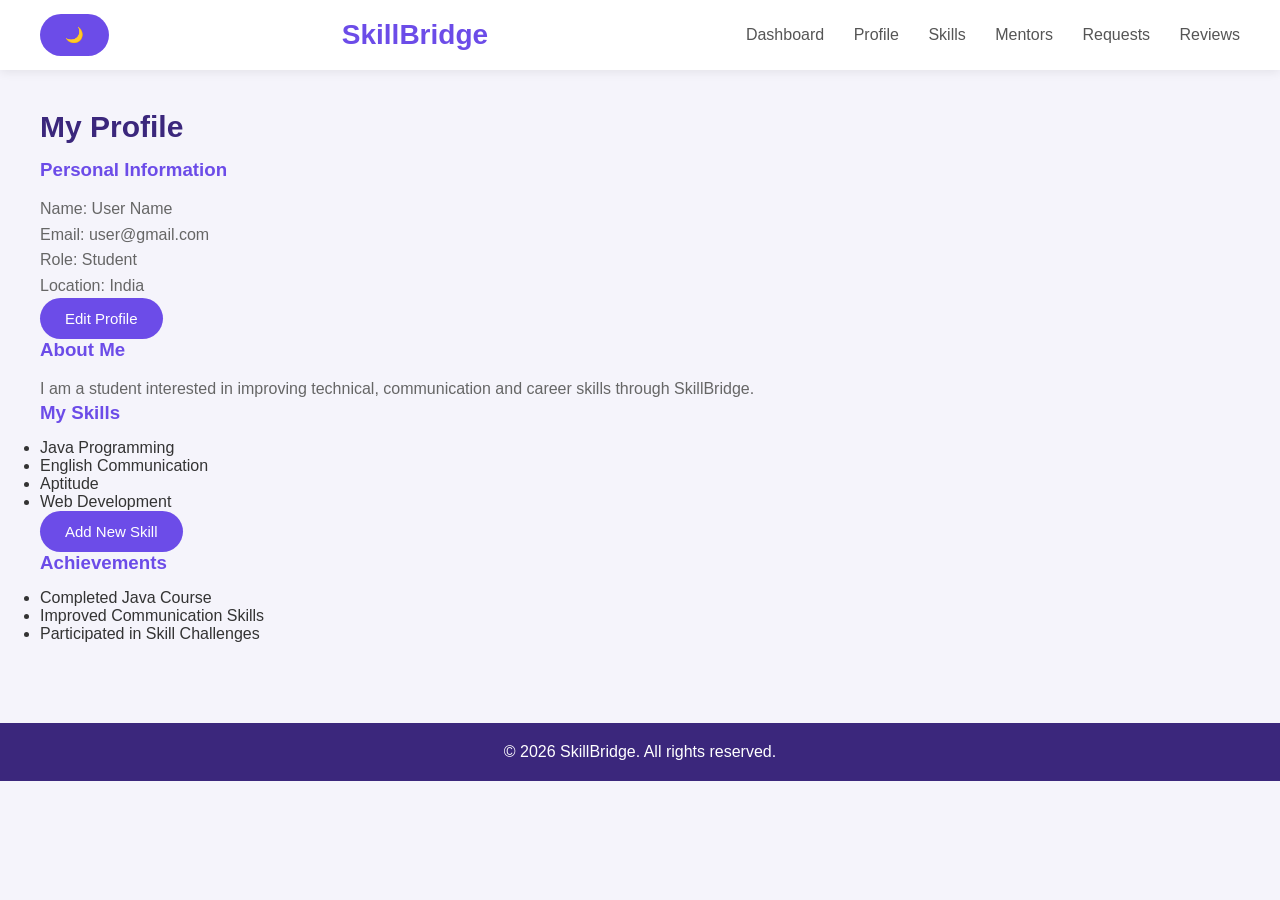
==== profile.html @ 5e3c9742 "Add files via upload" ====
<!DOCTYPE html>
<html>
<head>
    <title>Profile - SkillBridge</title>
    <link rel="stylesheet" href="style.css">
</head>

<body>

<header>
    <button onClick="toggleDarkMode()">🌙</button>
    <h1>SkillBridge</h1>

    <nav>
        <a href="dashboard.html">Dashboard</a>
        <a href="profile.html">Profile</a>
        <a href="skills.html">Skills</a>
        <a href="mentors.html">Mentors</a>
        <a href="requests.html">Requests</a>
        <a href="reviews.html">Reviews</a>
    </nav>

</header>


<section>

    <h2>My Profile</h2>


    <div>
        <h3>Personal Information</h3>

        <p>Name: User Name</p>
        <p>Email: user@gmail.com</p>
        <p>Role: Student</p>
        <p>Location: India</p>

        <button>Edit Profile</button>
    </div>



    <div>
        <h3>About Me</h3>
        <p>
            I am a student interested in improving technical,
            communication and career skills through SkillBridge.
        </p>
    </div>



    <div>
        <h3>My Skills</h3>

        <ul>
            <li>Java Programming</li>
            <li>English Communication</li>
            <li>Aptitude</li>
            <li>Web Development</li>
        </ul>

        <button>Add New Skill</button>
    </div>



    <div>
        <h3>Achievements</h3>

        <ul>
            <li>Completed Java Course</li>
            <li>Improved Communication Skills</li>
            <li>Participated in Skill Challenges</li>
        </ul>
    </div>


</section>


<footer>
    <p>© 2026 SkillBridge. All rights reserved.</p>
</footer>

<script src="script.js"></script>
</body>
</html>
---- style.css ----
* {
    margin: 0;
    padding: 0;
    box-sizing: border-box;
    font-family: "Poppins", Arial, sans-serif;
}

body {
    background: #f5f4fb;
    color: #333;
}


/* Header */

header {
    background: #ffffff;
    height: 70px;
    display: flex;
    align-items: center;
    justify-content: space-between;
    padding: 0 40px;
    box-shadow: 0 2px 10px rgba(0,0,0,0.08);
}


header h1 {
    color: #6c4ce8;
    font-size: 28px;
}


nav a {
    text-decoration: none;
    color: #555;
    margin-left: 25px;
    font-weight: 500;
}


nav a:hover {
    color: #6c4ce8;
}



/* Main Sections */

section {
    padding: 40px;
}


section h2 {
    color: #3b277c;
    font-size: 30px;
    margin-bottom: 15px;
}



/* Cards */

.card {
    background: white;
    border-radius: 18px;
    padding: 25px;
    margin: 20px auto;
    max-width: 350px;
    box-shadow: 0 8px 25px rgba(0,0,0,0.08);
    text-align: center;
}


div h3 {
    color: #6c4ce8;
    margin-bottom: 15px;
}


div p {
    color: #666;
    line-height: 1.6;
}



/* Buttons */

button {
    background: #6c4ce8;
    color: white;
    border: none;
    padding: 12px 25px;
    border-radius: 25px;
    cursor: pointer;
    font-size: 15px;
}


button:hover {
    background: #5535c7;
}



/* Forms */

form {
    background: white;
    max-width: 500px;
    margin: auto;
    padding: 35px;
    border-radius: 20px;
    box-shadow: 0 8px 25px rgba(0,0,0,0.08);
}


input,
textarea,
select {

    width:100%;
    padding:14px;
    margin:10px 0 20px;
    border-radius:10px;
    border:1px solid #ddd;
}



/* Dashboard Cards */

.dashboard-card {
    display:flex;
    gap:20px;
}


.stat-card {

    background:white;
    padding:25px;
    border-radius:18px;
    text-align:center;
}


.stat-card h3 {
    font-size:30px;
    color:#6c4ce8;
}



/* Skills Tags */

.skill-tag {

    display:inline-block;
    background:#eee8ff;
    color:#6c4ce8;
    padding:8px 15px;
    border-radius:20px;
    margin:5px;

}
.search-box {
    display: flex;
    justify-content: center;
    align-items: center;
    gap: 10px;
    margin: 25px 0;
}

.search-box input {
    width: 350px;
    padding: 12px;
    border: 1px solid #ccc;
    border-radius: 25px;
    outline: none;
    font-size: 16px;
}

.search-box button {
    padding: 12px 25px;
    background: #6c4ce8;
    color: white;
    border: none;
    border-radius: 25px;
    cursor: pointer;
}

.search-box button:hover {
    background: #5535c7;
}

#skillSearch{
    width:350px;
    padding:12px;
    margin:20px auto;
    display:block;
    border-radius:8px;
    border:1px solid gray;
}

/* Footer */

footer {

    background:#3b277c;
    color:white;
    text-align:center;
    padding:20px;
    margin-top:40px;

}
/* Dark Mode */

.dark-mode {
    background-color: #1e1e1e;
    color: white;
}

.dark-mode header {
    background-color: #2c2c2c;
}

.dark-mode footer {
    background-color: #2c2c2c;
}

.dark-mode nav a {
    color: white;
}

.dark-mode .card,
.dark-mode .skill-card,
.dark-mode form,
.dark-mode div {
    background-color: #333;
    color: white;
}

.dark-mode input,
.dark-mode textarea,
.dark-mode select {
    background-color: #444;
    color: white;
    border: 1px solid #666;
}

.dark-mode button {
    background-color: #8b5cf6;
}

.dark-mode button:hover {
    background-color: #7c3aed;
}
/* Dashboard Progress */

.progress-section{
    width:80%;
    margin:40px auto;
}

.progress-card{
    background:white;
    padding:25px;
    border-radius:15px;
    box-shadow:0 5px 15px rgba(0,0,0,0.1);
}

.progress-card h4{
    margin-top:20px;
    margin-bottom:8px;
}

.progress-bar{
    width:100%;
    background:#ddd;
    border-radius:20px;
    overflow:hidden;
    height:25px;
}

.progress{
    height:25px;
    color:white;
    text-align:center;
    line-height:25px;
    font-weight:bold;
}

.html{
    width:100%;
    background:#ff5722;
}

.css{
    width:100%;
    background:#2196F3;
}

.js{
    width:60%;
    background:#f7df1e;
    color:black;
}

.php{
    width:0%;
    background:#777bb3;
}

.mysql{
    width:0%;
    background:#00758f;
}
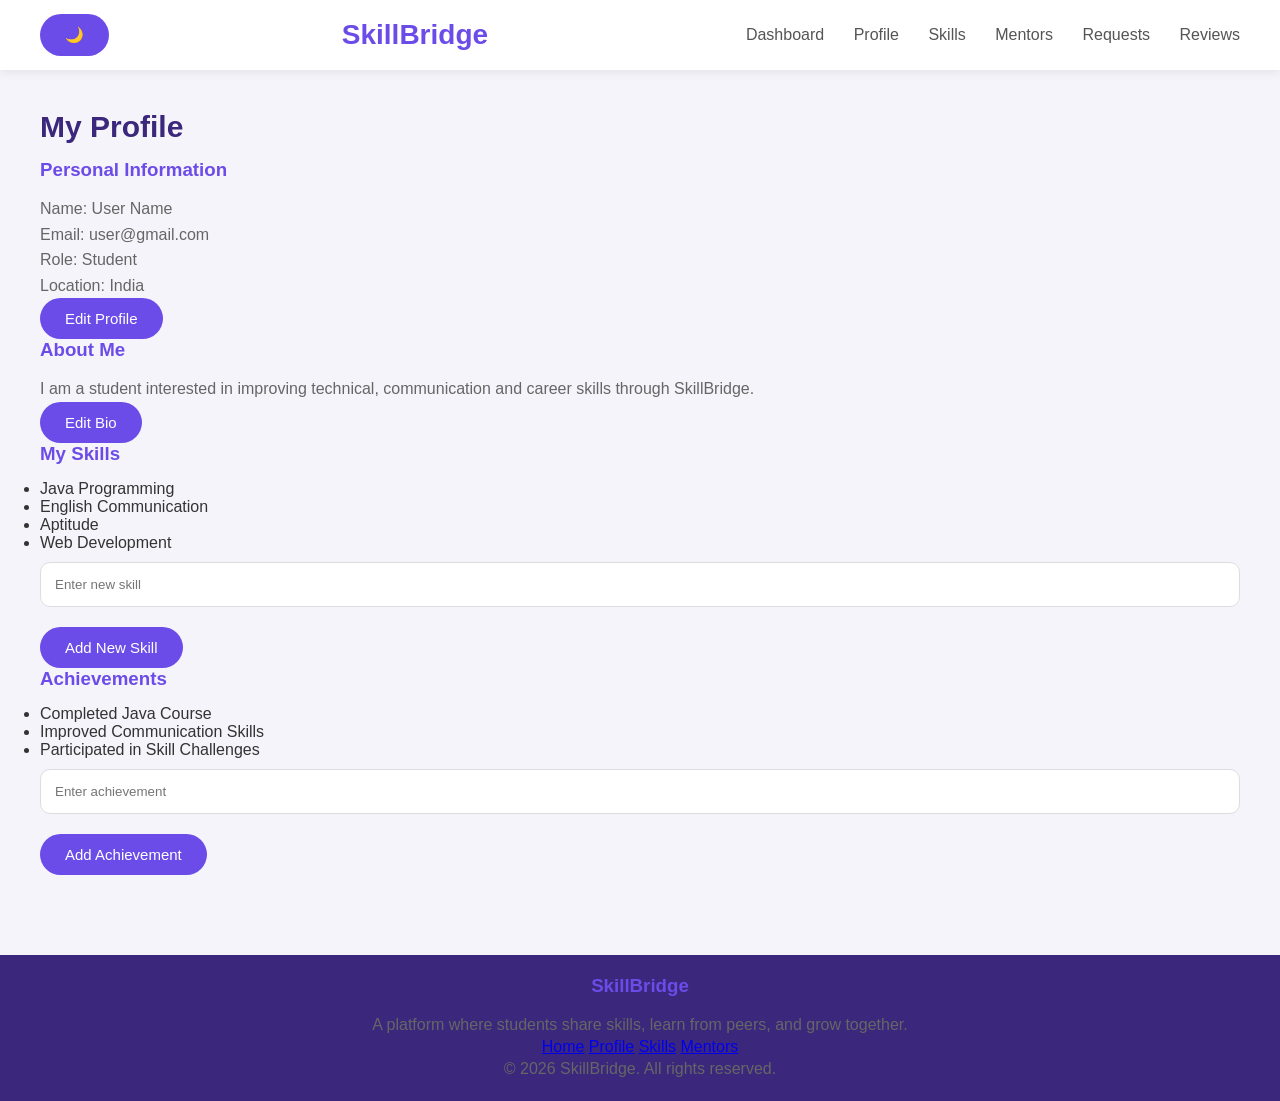
==== commit 08fdb678: "Enhance profile.html with new features and layout Refactored profile page layout and added functiona" ====
--- a/profile.html
+++ b/profile.html
@@ -8,7 +8,9 @@
 <body>
 
 <header>
-    <button onClick="toggleDarkMode()">🌙</button>
+
+    <button onclick="toggleDarkMode()">🌙</button>
+
     <h1>SkillBridge</h1>
 
     <nav>
@@ -25,65 +27,256 @@
 
 <section>
 
-    <h2>My Profile</h2>
-
-
-    <div>
-        <h3>Personal Information</h3>
-
-        <p>Name: User Name</p>
-        <p>Email: user@gmail.com</p>
-        <p>Role: Student</p>
-        <p>Location: India</p>
-
-        <button>Edit Profile</button>
-    </div>
-
-
-
-    <div>
-        <h3>About Me</h3>
-        <p>
-            I am a student interested in improving technical,
-            communication and career skills through SkillBridge.
-        </p>
-    </div>
-
-
-
-    <div>
-        <h3>My Skills</h3>
-
-        <ul>
-            <li>Java Programming</li>
-            <li>English Communication</li>
-            <li>Aptitude</li>
-            <li>Web Development</li>
-        </ul>
-
-        <button>Add New Skill</button>
-    </div>
-
-
-
-    <div>
-        <h3>Achievements</h3>
-
-        <ul>
-            <li>Completed Java Course</li>
-            <li>Improved Communication Skills</li>
-            <li>Participated in Skill Challenges</li>
-        </ul>
-    </div>
+<h2>My Profile</h2>
+
+
+<div class="profile-card">
+
+<h3>Personal Information</h3>
+
+<p>Name: <span id="name">User Name</span></p>
+<p>Email: <span id="email">user@gmail.com</span></p>
+<p>Role: <span id="role">Student</span></p>
+<p>Location: <span id="location">India</span></p>
+
+
+<button onclick="editProfile()">Edit Profile</button>
+
+</div>
+
+
+
+
+<div class="profile-card">
+
+<h3>About Me</h3>
+
+<p id="bio">
+I am a student interested in improving technical,
+communication and career skills through SkillBridge.
+</p>
+
+
+<button onclick="editBio()">Edit Bio</button>
+
+
+</div>
+
+
+
+
+
+<div class="profile-card">
+
+<h3>My Skills</h3>
+
+
+<ul id="skillsList">
+
+<li>Java Programming</li>
+<li>English Communication</li>
+<li>Aptitude</li>
+<li>Web Development</li>
+
+</ul>
+
+
+<input type="text" id="skillInput" placeholder="Enter new skill">
+
+<button onclick="addSkill()">Add New Skill</button>
+
+
+</div>
+
+
+
+
+
+<div class="profile-card">
+
+
+<h3>Achievements</h3>
+
+
+<ul id="achievementList">
+
+<li>Completed Java Course</li>
+<li>Improved Communication Skills</li>
+<li>Participated in Skill Challenges</li>
+
+</ul>
+
+
+<input type="text" id="achievementInput" placeholder="Enter achievement">
+
+<button onclick="addAchievement()">Add Achievement</button>
+
+
+</div>
+
 
 
 </section>
 
 
+
+
+
 <footer>
-    <p>© 2026 SkillBridge. All rights reserved.</p>
+
+<div class="footer-content">
+
+<h3>SkillBridge</h3>
+
+<p>
+A platform where students share skills,
+learn from peers, and grow together.
+</p>
+
+
+<div class="footer-links">
+
+<a href="dashboard.html">Home</a>
+<a href="profile.html">Profile</a>
+<a href="skills.html">Skills</a>
+<a href="mentors.html">Mentors</a>
+
+</div>
+
+
+<p>
+© 2026 SkillBridge. All rights reserved.
+</p>
+
+
+</div>
+
 </footer>
 
+
+
+
+
 <script src="script.js"></script>
+
+
+<script>
+
+
+function editProfile(){
+
+let name = prompt("Enter your name:");
+
+let location = prompt("Enter your location:");
+
+
+
+if(name){
+
+document.getElementById("name").innerHTML=name;
+
+}
+
+
+if(location){
+
+document.getElementById("location").innerHTML=location;
+
+}
+
+
+}
+
+
+
+
+function editBio(){
+
+
+let bio = prompt("Write about yourself:");
+
+
+
+if(bio){
+
+document.getElementById("bio").innerHTML=bio;
+
+}
+
+
+}
+
+
+
+
+
+function addSkill(){
+
+
+let skill = document.getElementById("skillInput").value;
+
+
+
+if(skill.trim() !== ""){
+
+
+let li=document.createElement("li");
+
+
+li.innerHTML=skill;
+
+
+document.getElementById("skillsList").appendChild(li);
+
+
+
+document.getElementById("skillInput").value="";
+
+
+}
+
+
+}
+
+
+
+
+
+function addAchievement(){
+
+
+
+let achievement=document.getElementById("achievementInput").value;
+
+
+
+if(achievement.trim() !== ""){
+
+
+let li=document.createElement("li");
+
+
+li.innerHTML=achievement;
+
+
+
+document.getElementById("achievementList").appendChild(li);
+
+
+
+document.getElementById("achievementInput").value="";
+
+
+}
+
+
+}
+
+
+
+</script>
+
+
 </body>
-</html>+
+</html>
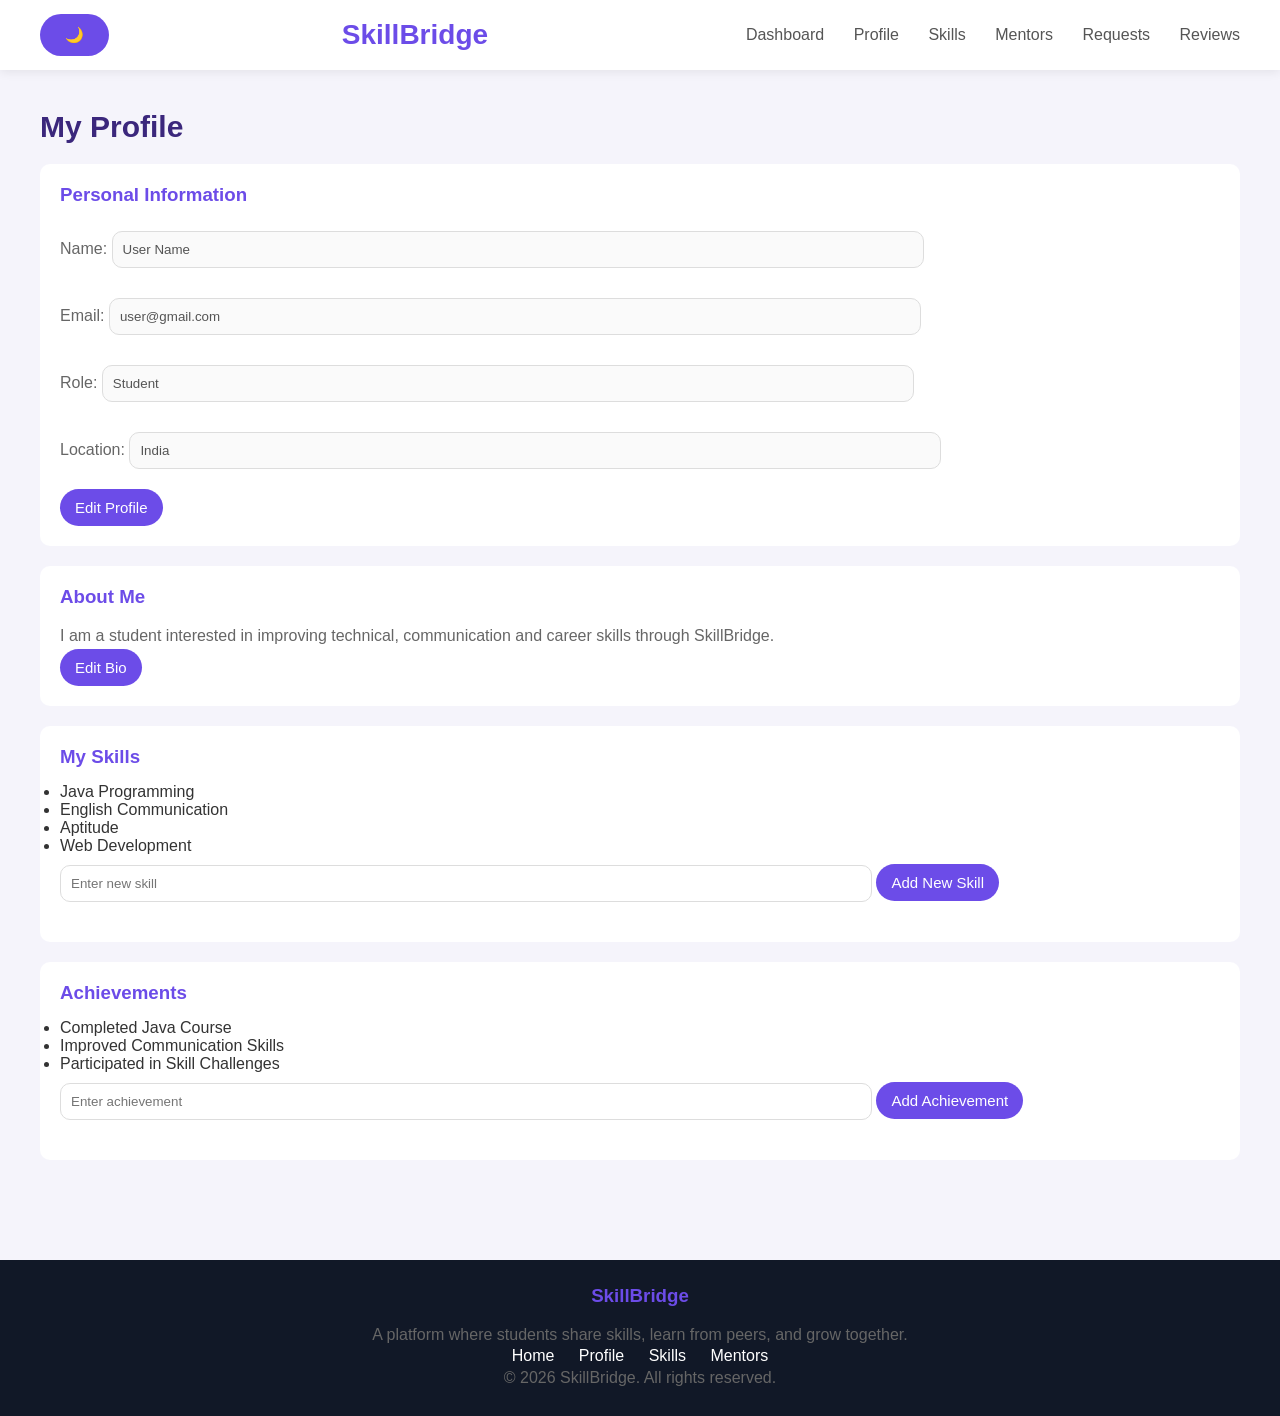
==== commit 4373c83b: "Update profile.html" ====
--- a/profile.html
+++ b/profile.html
@@ -33,12 +33,10 @@
 <div class="profile-card">
 
 <h3>Personal Information</h3>
-
-<p>Name: <span id="name">User Name</span></p>
-<p>Email: <span id="email">user@gmail.com</span></p>
-<p>Role: <span id="role">Student</span></p>
-<p>Location: <span id="location">India</span></p>
-
+    <p>Name: <input type="text" id="name" value="User Name" disabled></p>
+<p>Email: <input type="email" id="email" value="user@gmail.com" disabled></p>
+<p>Role: <input type="text" id="role" value="Student" disabled></p>
+<p>Location: <input type="text" id="location" value="India" disabled></p>
 
 <button onclick="editProfile()">Edit Profile</button>
 
--- a/style.css
+++ b/style.css
@@ -316,4 +316,43 @@
 .mysql{
     width:0%;
     background:#00758f;
-}+}
+.profile-card{
+    background:white;
+    padding:20px;
+    margin:20px 0;
+    border-radius:10px;
+}
+
+
+.profile-card input{
+    padding:10px;
+    width:70%;
+}
+
+
+.profile-card button{
+    padding:10px 15px;
+    cursor:pointer;
+}
+
+
+footer{
+    background:#111827;
+    color:white;
+    text-align:center;
+    padding:25px;
+    margin-top:40px;
+}
+
+
+.footer-links a{
+    color:white;
+    margin:10px;
+    text-decoration:none;
+}
+
+
+.footer-links a:hover{
+    text-decoration:underline;
+}
